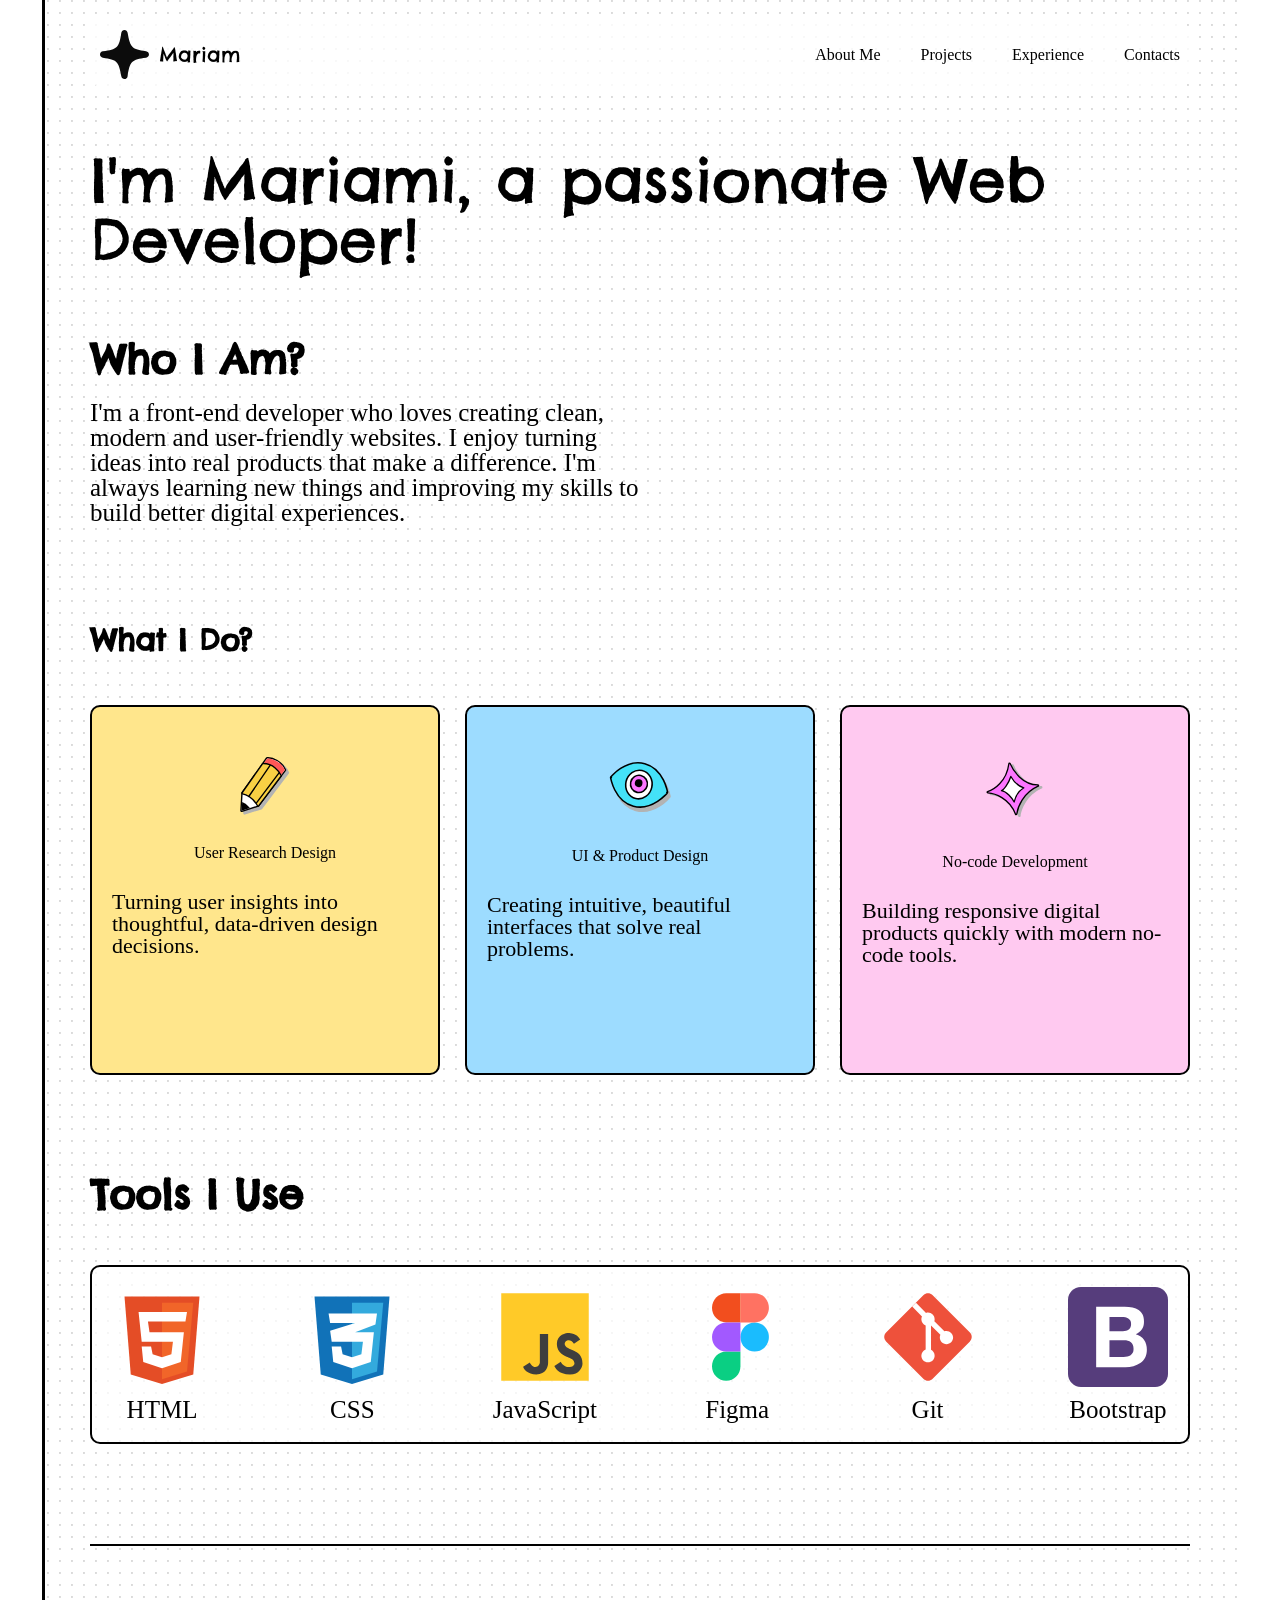
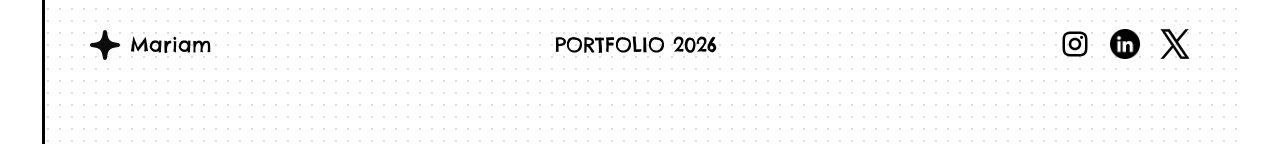
==== about.html @ 3d137c1e "portfolio" ====
<!doctype html>
<html lang="en">
  <head>
    <link rel="stylesheet" href="./css/reset.css" />
    <link rel="stylesheet" href="./css/style.css" />
    <meta charset="UTF-8" />
    <meta name="viewport" content="width=device-width, initial-scale=1.0" />
    <title>About Me</title>
  </head>
  <body>
    <header>
      <div class="header container">
        <div class="logo">
          <img src="./images/logo.svg" alt="logo" />
          <a class="name" href="./index.html">Mariam</a>
        </div>
        <nav class="nav">
          <ul class="nav-list">
            <li>
              <a href="index.html#about">About Me</a>
            </li>
            <li>
              <a href="index.html#projects">Projects</a>
            </li>
            <li>
              <a href="index.html#experience">Experience</a>
            </li>
            <li>
              <a href="index.html#contacts">Contacts</a>
            </li>
          </ul>
        </nav>
      </div>
    </header>
    <main>
      <section class="container">
        <div class="intro">
          <h1>I'm Mariami, a passionate Web Developer!</h1>
        </div>
        <div class="intro-text">
          <h2>Who I Am?</h2>
          <p>
            I'm a front-end developer who loves creating clean, modern and
            user-friendly websites. I enjoy turning ideas into real products
            that make a difference. I'm always learning new things and improving
            my skills to build better digital experiences.
          </p>
        </div>
      </section>
      <section class="about container" id="about">
        <h3 class="title">What I Do?</h3>
        <div class="cards-about">
          <div class="card yellow">
            <img src="./images/card-yellow.svg" alt="yellow icon" />
            <h4>User Research Design</h4>
            <p>
              Turning user insights into thoughtful, data-driven design
              decisions.
            </p>
          </div>
          <div class="card blue">
            <img src="./images/card-blue.svg" alt="blue icon" />
            <h4>UI & Product Design</h4>
            <p>
              Creating intuitive, beautiful interfaces that solve real problems.
            </p>
          </div>
          <div class="card pink">
            <img src="./images/card-pink.svg" alt="pink icon" />
            <h4>No-code Development</h4>
            <p>
              Building responsive digital products quickly with modern no-code
              tools.
            </p>
          </div>
        </div>
      </section>
      <section class="tools container">
        <h2>Tools I Use</h2>
        <div class="tools-list">
          <div>
            <img src="./images/html.svg" alt="html icon" />
            <p>HTML</p>
          </div>
          <div>
            <img src="./images/css.svg" alt="css icon" />
            <p>CSS</p>
          </div>
          <div>
            <img src="./images/js.svg" alt="js icon" />
            <p>JavaScript</p>
          </div>
          <div>
            <img src="./images/figma.svg" alt="figma icon" />
            <p>Figma</p>
          </div>
          <div>
            <img src="./images/git.svg" alt="git icon" />
            <p>Git</p>
          </div>
          <div>
            <img src="./images/bootstrap.svg" alt="bootstrap icon" />
            <p>Bootstrap</p>
          </div>
        </div>
      </section>
    </main>
    <footer>
      <div class="footer container">
        <div class="logo">
          <img src="./images/logo.svg" alt="logo" />
          <a class="name" href="./index.html">Mariam</a>
        </div>
        <div>
          <p>PORTFOLIO 2026</p>
        </div>
        <div class="socials">
          <a href="https://www.instagram.com/?hl=en" target="_blank"
            ><img src="./images/instagram.svg" alt="instagram"
          /></a>
          <a href="https://www.linkedin.com" target="_blank"
            ><img src="./images/linkedin.png" alt="linkedin" />
          </a>
          <a href="https://twitter.com" target="_blank"
            ><img src="./images/x.svg" alt="twitter" />
          </a>
        </div>
      </div>
    </footer>
  </body>
</html>
---- css/style.css ----
@import url("https://fonts.googleapis.com/css2?family=Chelsea+Market&display=swap");
body {
  background-image: url(../images/bck-pattern.png);
  background-position: center;
  background-repeat: no-repeat;
}
html {
  scroll-behavior: smooth;
}

.container {
  max-width: 1100px;
  margin: auto;
}

.header {
  display: flex;
  justify-content: space-between;
  align-items: center;
  margin-top: 20px;
  padding: 10px;
  background-color: #ffffffcb;
  border-radius: 15px;
  position: fixed;
  top: 0;
  left: 50%;
  transform: translateX(-50%);
  width: 90%;
  max-width: 1100px;
  z-index: 100;
}
.logo {
  display: flex;
  flex-direction: row;
  gap: 10px;
  align-items: center;
}
.name {
  font-size: 20px;
  font-family: "Chelsea Market", system-ui;
}

.nav-list {
  display: flex;
  flex-direction: row;
  gap: 40px;
}

.menu {
  display: none;
}
.hero {
  margin-top: 110px;
  display: flex;
  flex-direction: row;
  justify-content: center;
  align-items: center;
}

.hero h1 {
  font-size: 70px;
  font-family: "Chelsea Market", system-ui;
}
.hero img {
  width: 400px;
  height: 400px;
}
.btn {
  width: 200px;
  height: 70px;
  color: white;
  background-color: black;
  border: none;
  border-radius: 5px;
  font-size: 22px;
  font-family: "Chelsea Market", system-ui;
  cursor: pointer;
  transition: background-color 0.3s ease;
}
.btn:hover {
  background-color: #ffffff;
  color: black;
  border: 1px solid #000000;
}
.about {
  margin-top: 100px;
}
.cards-about {
  display: flex;
  flex-direction: row;
  justify-content: space-between;
  margin-top: 50px;
}
.title {
  font-size: 40px;
  font-weight: 600;
  font-family: "Chelsea Market", system-ui;
}
.about h3 {
  font-size: 30px;
  font-weight: 600;
  font-family: "Chelsea Market", system-ui;
}
.about p {
  font-size: 22px;
  font-weight: 200;
}
.card {
  width: 350px;
  height: 370px;
  border-radius: 10px;
  border: 2px solid black;
  display: flex;
  flex-direction: column;
  gap: 30px;
  align-items: center;
  padding: 50px 20px;
  transition: transform 0.3s ease;
}
.card:hover {
  transform: scale(1.05);
}
.pink {
  background-color: #ffc9f0;
}
.blue {
  background-color: #9ddcff;
}
.yellow {
  background-color: #ffe68c;
}

.about button {
  margin-top: 50px;
}
.projects .title {
  margin-top: 100px;
}
.proj-card {
  width: 370px;
  height: 400px;
  border: 2px solid black;
  border-radius: 10px;
  margin: 20px;
  padding: 9px;
  background-color: #ffffffbd;
  transition: transform 0.3s ease;
}
.proj-card:hover {
  transform: scale(1.05);
  background-color: #ffc9f0a2;
}
.projects img {
  border-radius: 10px;
  width: 350px;
  height: 300px;
}
.projects p {
  margin-top: 20px;
  font-size: 25px;
  font-weight: 200;
  font-family: "Chelsea Market", system-ui;
}
.card-text {
  display: flex;
  justify-content: center;
  align-items: center;
  gap: 30px;
}
.projects button {
  width: 130px;
  height: 45px;
  border-radius: 20px;
  font-size: 17px;
}
.cards-projects {
  display: flex;
  flex-direction: row;
  flex-wrap: wrap;
  justify-content: center;
}
.experience {
  display: flex;
  margin-top: 100px;
  flex-direction: row;
  justify-content: space-between;
}

.jobs-list {
  display: flex;
  width: 60%;
  height: 350px;
  border: 2px solid black;
  border-radius: 10px;
}
.green {
  background-color: #baff8c;
}
.box {
  width: 90px;
  height: 90px;
  display: flex;
  justify-content: center;
  align-items: center;
  border-radius: 10px;
}
.box h2 {
  font-size: 40px;
  font-weight: 500;
  font-family: "Chelsea Market", system-ui;
}
.experience-text h3 {
  font-size: 30px;
  font-weight: 500;
}
.experience-text p {
  font-size: 22px;
}
.experience-text {
  display: flex;
  flex-direction: column;
  gap: 40px;
  align-items: center;
  margin: 20px;
}
.numbers {
  display: flex;
  flex-direction: column;
  margin: 13px;
  gap: 22px;
  align-items: center;
}
.experience img {
  width: 100px;
  height: 100px;
  transform: rotate(-45deg);
  transform-origin: center;
}
.work-experience {
  display: flex;
  flex-direction: column;
  gap: 30px;
}
.contacts h3 {
  font-size: 50px;
  font-weight: 400;
  font-family: "Chelsea Market", system-ui;
}
.contacts p {
  font-size: 30px;

  font-family: "Chelsea Market", system-ui;
}
.contacts {
  display: flex;
  flex-direction: row;
  gap: 80px;
  margin-top: 100px;
  margin-bottom: 100px;
}
.contact-list {
  display: flex;
  flex-direction: column;
  gap: 30px;
}
.contacts .title {
  margin-top: 100px;
}

.contact {
  height: 120px;
  width: 350px;
  border-radius: 10px;
  padding: 10px;
}
.contact-title {
  display: flex;
  flex-direction: column;
  gap: 30px;
}

/* hire me page */
.hire-me {
  margin-top: 100px;
  display: flex;
  flex-direction: row;
  align-items: center;
  justify-content: center;
}
.hire-me img {
  width: 300px;
  height: 300px;
}
.hire-me h2 {
  font-family: "Chelsea Market", system-ui;
  font-size: 30px;
}
.hire-me p {
  font-size: 25px;
}
.hireMe-text {
  display: flex;
  flex-direction: column;
  gap: 20px;
}
.hireMe-btn {
  display: flex;
  flex-direction: row;
  align-items: center;
  gap: 30px;
  margin-bottom: 100px;
}
footer p {
  font-size: 20px;
  font-family: "Chelsea Market", system-ui;
}
footer img {
  width: 30px;
  height: 30px;
}
.footer {
  border-top: 2px solid black;
  height: 200px;
  display: flex;
  flex-direction: row;
  justify-content: space-between;
  align-items: center;
}
.socials {
  display: flex;
  flex-direction: row;
  gap: 20px;
}
/* about me page */
.intro {
  margin-top: 150px;
  font-size: 60px;
  font-family: "Chelsea Market", system-ui;
}
.intro-text {
  margin-top: 70px;
  display: flex;
  flex-direction: column;
  gap: 20px;
  width: 50%;
}
.intro-text h2 {
  font-size: 40px;
  font-weight: 600;
  font-family: "Chelsea Market", system-ui;
}
.intro-text p {
  font-size: 25px;
}
.tools img {
  width: 100px;
  height: 100px;
  transition: transform 0.3s ease;
}
.tools img:hover {
  transform: scale(1.1);
}
.tools h2 {
  font-size: 40px;
  font-weight: 600;
  font-family: "Chelsea Market", system-ui;
}
.tools-list {
  display: flex;
  flex-direction: row;
  justify-content: space-between;
  margin-top: 50px;
  margin-bottom: 100px;
  border: 2px solid black;
  border-radius: 10px;
  padding: 20px;
  background-color: #ffffffbd;
}
.tools p {
  font-size: 25px;
}
.tools-list div {
  display: flex;
  flex-direction: column;
  gap: 10px;
  align-items: center;
}
.tools {
  margin-top: 100px;
}
.experience-timeline {
  margin-top: 100px;
  display: flex;
  flex-direction: row;
  justify-content: space-between;
}
.experience-text h1 {
  font-size: 50px;
  font-weight: 600;
  font-family: "Chelsea Market", system-ui;
}
.experience-text p {
  font-size: 25px;
}
.timeline {
  display: flex;
  flex-direction: column;
  gap: 100px;
  width: 80%;
}
.experience {
  margin: 80px auto;
}

.timeline {
  position: relative;
  margin-top: 50px;
}

.timeline::before {
  content: "";
  position: absolute;
  left: 9px;
  top: 0;
  bottom: 0;
  width: 2px;
  background: #000;
}

.timeline-item {
  display: flex;
  gap: 50px;
  position: relative;
}

.circle {
  width: 40px;
  height: 20px;
  background: #ffc9f0;
  border-radius: 50%;
  z-index: 2;
  transition: transform 0.3s ease;
}
.circle:hover {
  transform: scale(1.1);
  background: #baff8c;
}

.year h2 {
  display: inline-block;
  padding: 8px 18px;
  border-radius: 6px;
  font-size: 20px;
}

.content h3 {
  margin-bottom: 5px;
}

.content h4 {
  color: #57c4ff;
  margin-bottom: 15px;
}
.purple {
  background: #e5c9ff;
}
/* contacts page */

input {
  height: 70px;
}
.message {
  height: 160px;
}
.input-design {
  width: 450px;
  border-radius: 10px;
  font-size: 18px;
  padding: 10px;
  font-family: "Chelsea Market", system-ui;
  border: 2px solid black;
}
.input {
  margin-top: 20px;
  margin-bottom: 100px;
  width: 600px;
  height: 800px;
  border: 2px solid black;
  border-radius: 10px;
  display: flex;
  flex-direction: column;
  gap: 40px;
  padding: 50px;
  background-color: #ffffff75;
}
.contacts-form {
  display: flex;
  flex-direction: column;
  justify-content: center;
  align-items: center;
}
.input .btn {
  margin-top: 20px;
}
.input h2 {
  font-size: 20px;
  font-weight: 600;
  font-family: "Chelsea Market", system-ui;
  margin-bottom: 10px;
}
.contacts-form h1 {
  margin-top: 100px;
  font-size: 50px;
  font-weight: 600;
  font-family: "Chelsea Market", system-ui;
}

@media (max-width: 760px) {
  .container {
    width: 90%;
  }
  .header {
    width: 95%;
    padding: 15px;
  }
  .nav-list {
    display: none;
  }
  .menu {
    display: block;
    width: 30px;
    height: 30px;
    cursor: pointer;
  }
  .name {
    font-size: 18px;
  }
  .hero {
    flex-direction: column-reverse;
    text-align: center;
    gap: 40px;
  }
  .hero h1 {
    font-size: 45px;
  }
  .hero img {
    width: 280px;
    height: 280px;
  }
  .btn {
    width: 180px;
    height: 60px;
    font-size: 18px;
  }
  .cards-about {
    flex-direction: column;
    align-items: center;
    gap: 30px;
  }
  .card {
    width: 100%;
    max-width: 400px;
    height: auto;
  }
  .cards-projects {
    flex-direction: column;
    align-items: center;
  }
  .proj-card {
    width: 100%;
    max-width: 380px;
    height: auto;
  }
  .projects img {
    width: 100%;
    height: auto;
  }
  .experience {
    flex-direction: column;
    gap: 50px;
  }
  .jobs-list {
    width: 100%;
    height: auto;
    padding: 20px;
  }
  .contacts {
    flex-direction: column;
    align-items: center;
    gap: 40px;
  }

  .contact {
    width: 100%;
    max-width: 400px;
  }
  .footer {
    flex-direction: column;
    justify-content: center;
    gap: 25px;
    height: auto;
    padding: 30px 0;
  }

  /* aabout page */
  .intro {
    font-size: 42px;
    text-align: center;
  }
  .intro-text {
    width: 100%;
  }
  .intro-text h2 {
    font-size: 32px;
  }
  .intro-text p {
    font-size: 20px;
  }
  .tools-list {
    flex-wrap: wrap;
    justify-content: center;
    gap: 30px;
  }

  /*hire page*/

  .hire-me {
    flex-direction: column;
    text-align: center;
  }
  .hireMe-btn {
    flex-direction: column;
    align-items: center;
  }

  /*timeline*/
  .experience-timeline {
    flex-direction: column;
    gap: 60px;
  }
  .timeline {
    width: 100%;
  }
  .timeline-item {
    gap: 20px;
  }
  .year {
    width: 130px;
  }
  /*contacts */

  .input {
    width: 100%;
    height: auto;
    padding: 30px;
  }
  .input-design {
    width: 100%;
  }
}
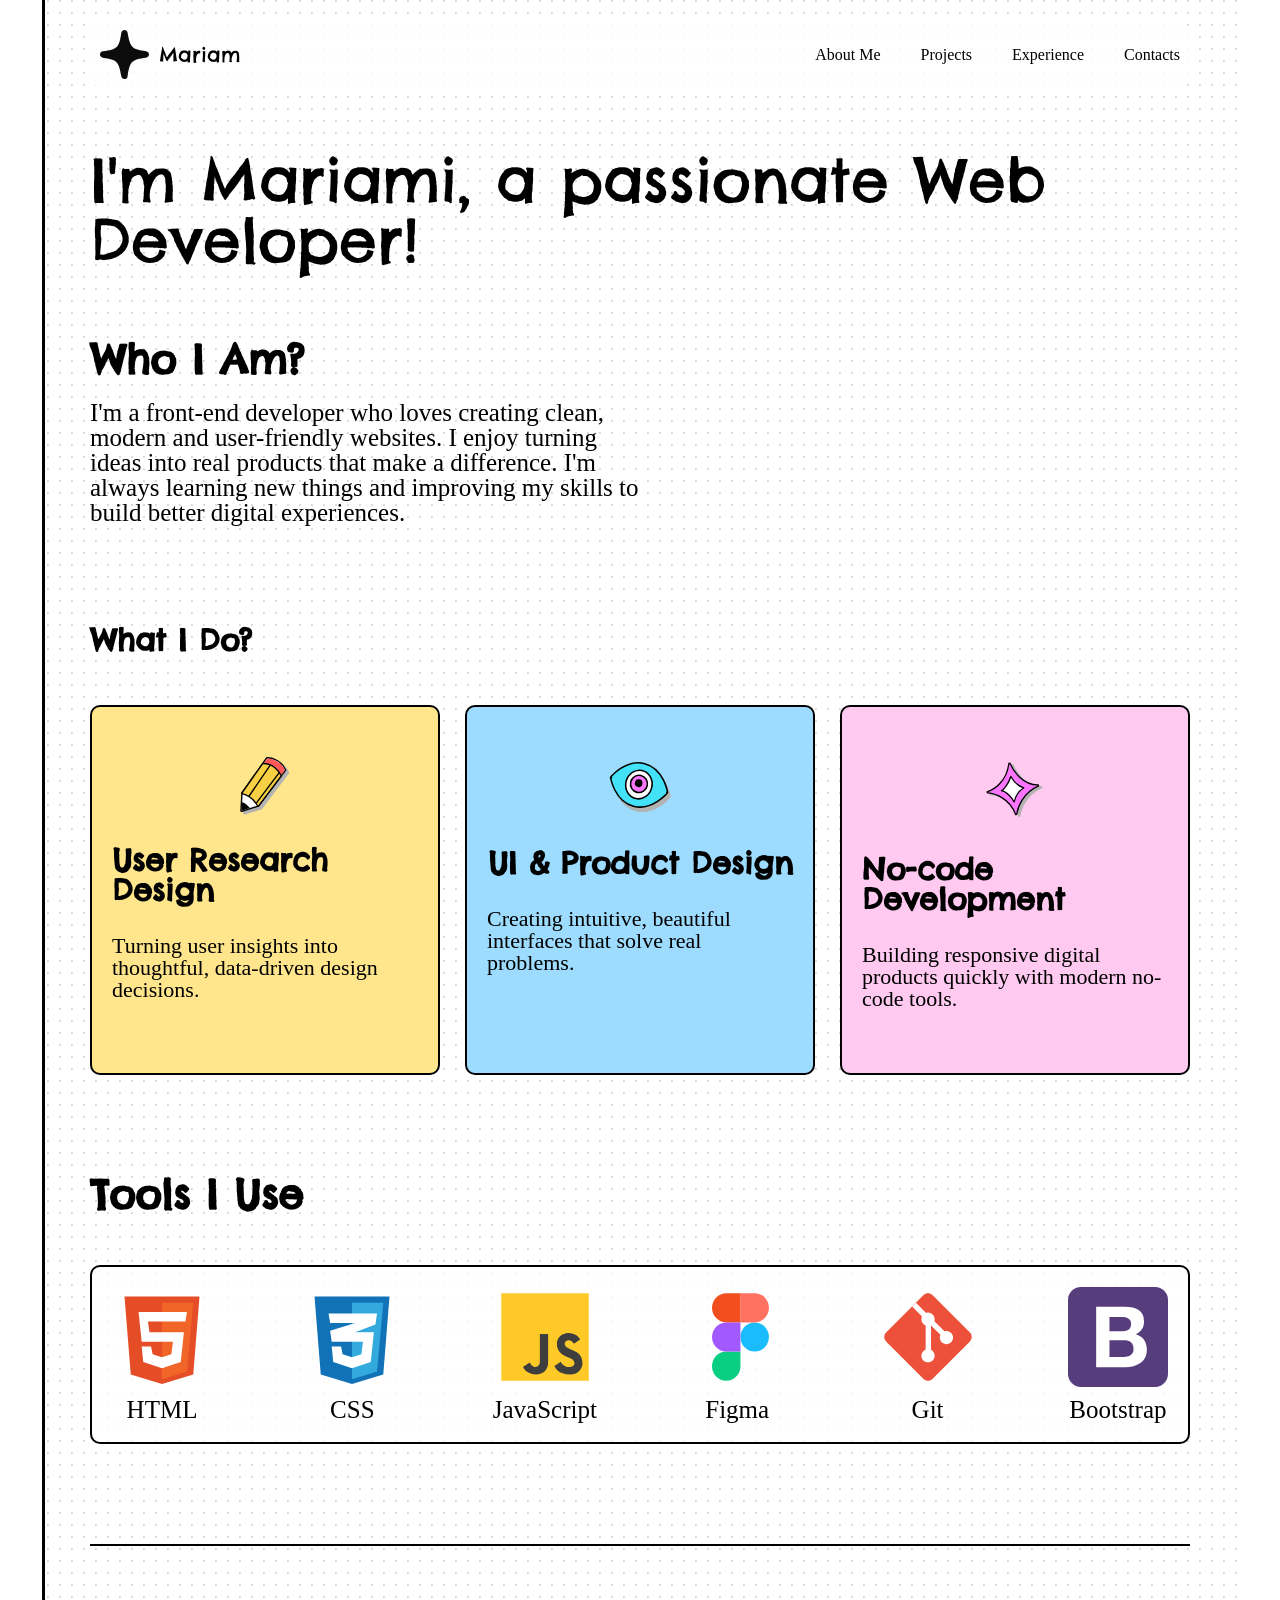
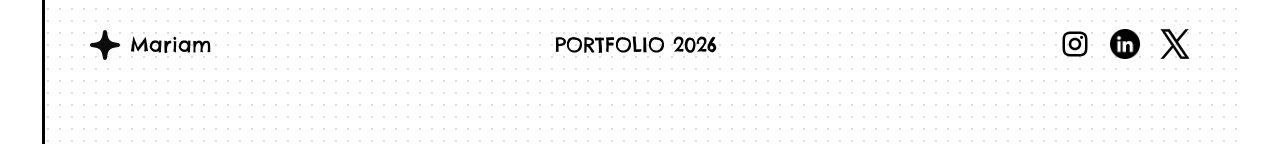
==== commit 1a6a9eab: "Portfolio" ====
--- a/about.html
+++ b/about.html
@@ -30,6 +30,7 @@
             </li>
           </ul>
         </nav>
+        <img src="./images/menu.svg" class="menu" alt="menu" />
       </div>
     </header>
     <main>
@@ -52,7 +53,7 @@
         <div class="cards-about">
           <div class="card yellow">
             <img src="./images/card-yellow.svg" alt="yellow icon" />
-            <h4>User Research Design</h4>
+            <h3>User Research Design</h3>
             <p>
               Turning user insights into thoughtful, data-driven design
               decisions.
@@ -60,14 +61,14 @@
           </div>
           <div class="card blue">
             <img src="./images/card-blue.svg" alt="blue icon" />
-            <h4>UI & Product Design</h4>
+            <h3>UI & Product Design</h3>
             <p>
               Creating intuitive, beautiful interfaces that solve real problems.
             </p>
           </div>
           <div class="card pink">
             <img src="./images/card-pink.svg" alt="pink icon" />
-            <h4>No-code Development</h4>
+            <h3>No-code Development</h3>
             <p>
               Building responsive digital products quickly with modern no-code
               tools.
--- a/css/style.css
+++ b/css/style.css
@@ -388,6 +388,9 @@
 .tools {
   margin-top: 100px;
 }
+
+.card h4 {
+}
 .experience-timeline {
   margin-top: 100px;
   display: flex;
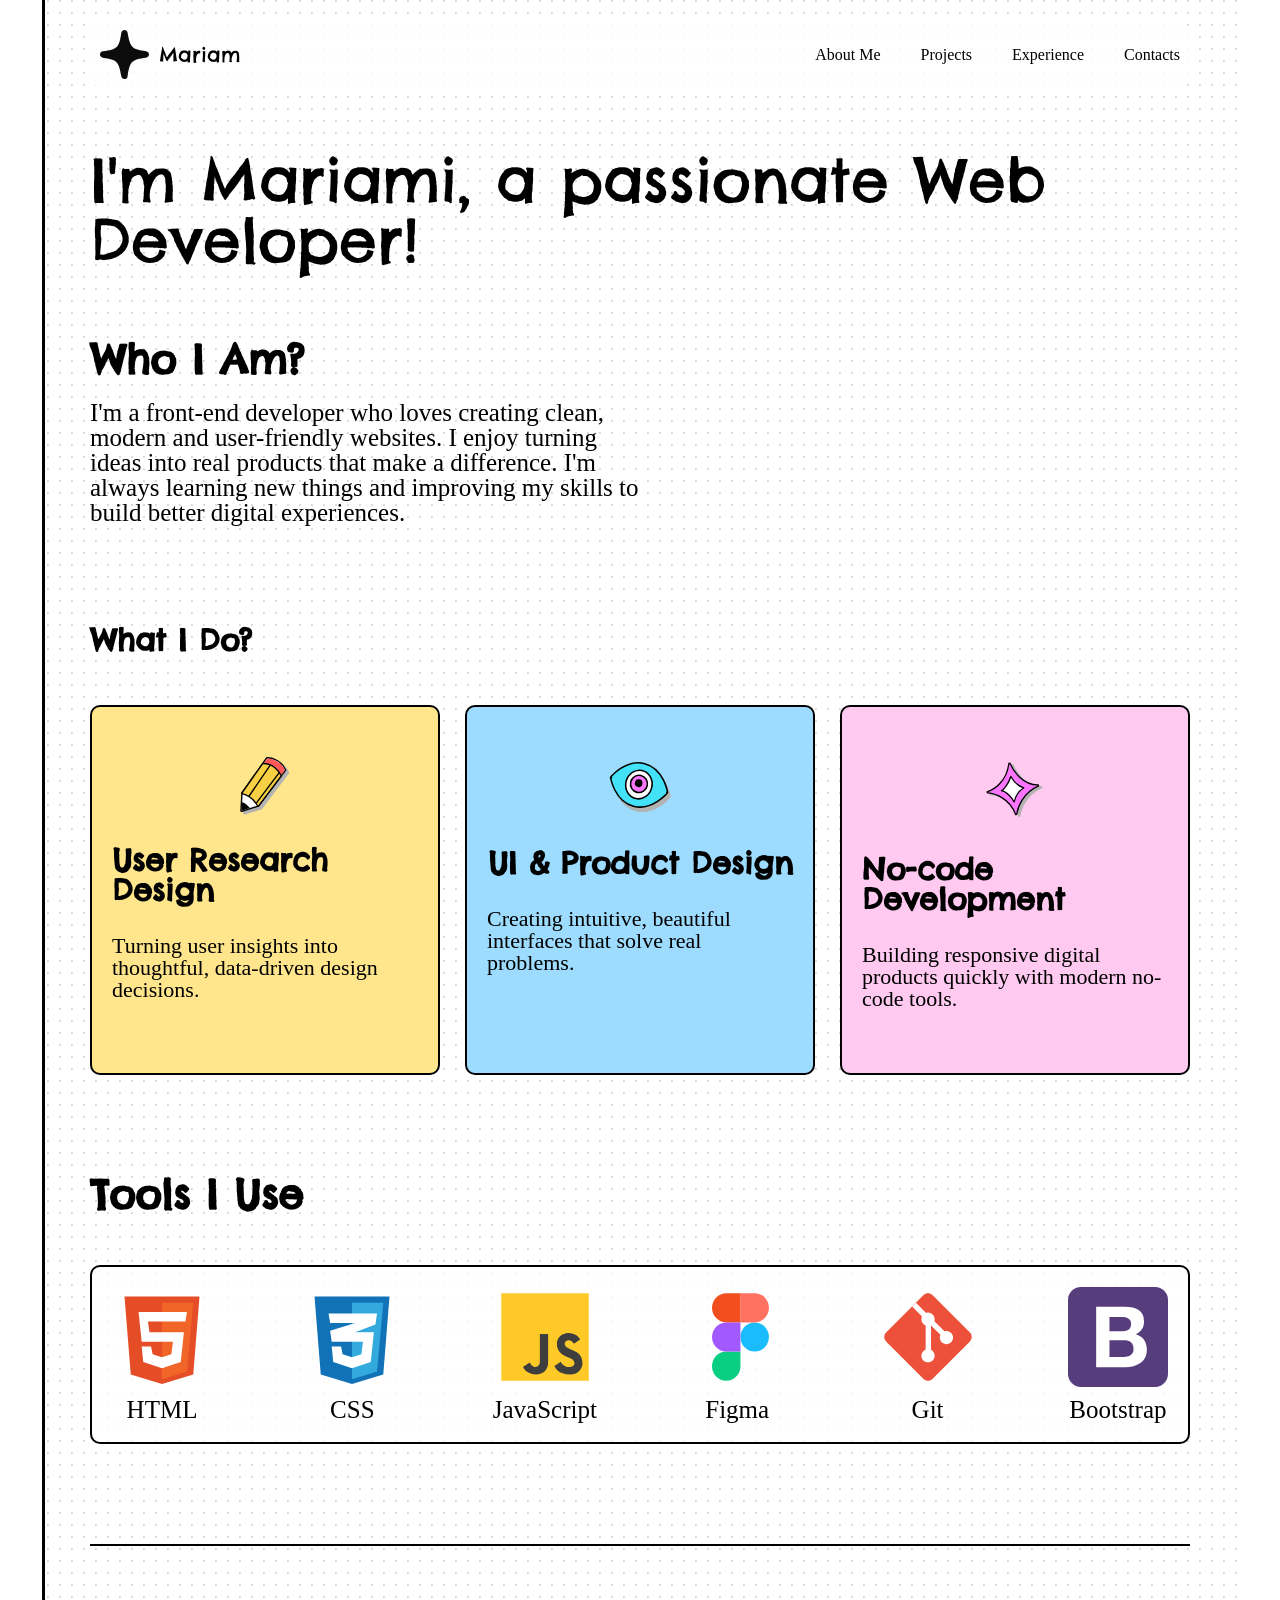
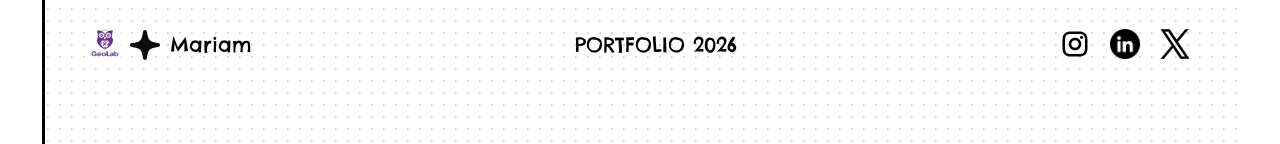
==== commit 7a8dfc09: "logo geolab" ====
--- a/about.html
+++ b/about.html
@@ -109,6 +109,9 @@
     <footer>
       <div class="footer container">
         <div class="logo">
+          <a href="https://geolab.edu.ge/en/" target="_blank"
+            ><img src="./images/GEOLAB-1.png" alt="geolab"
+          /></a>
           <img src="./images/logo.svg" alt="logo" />
           <a class="name" href="./index.html">Mariam</a>
         </div>
